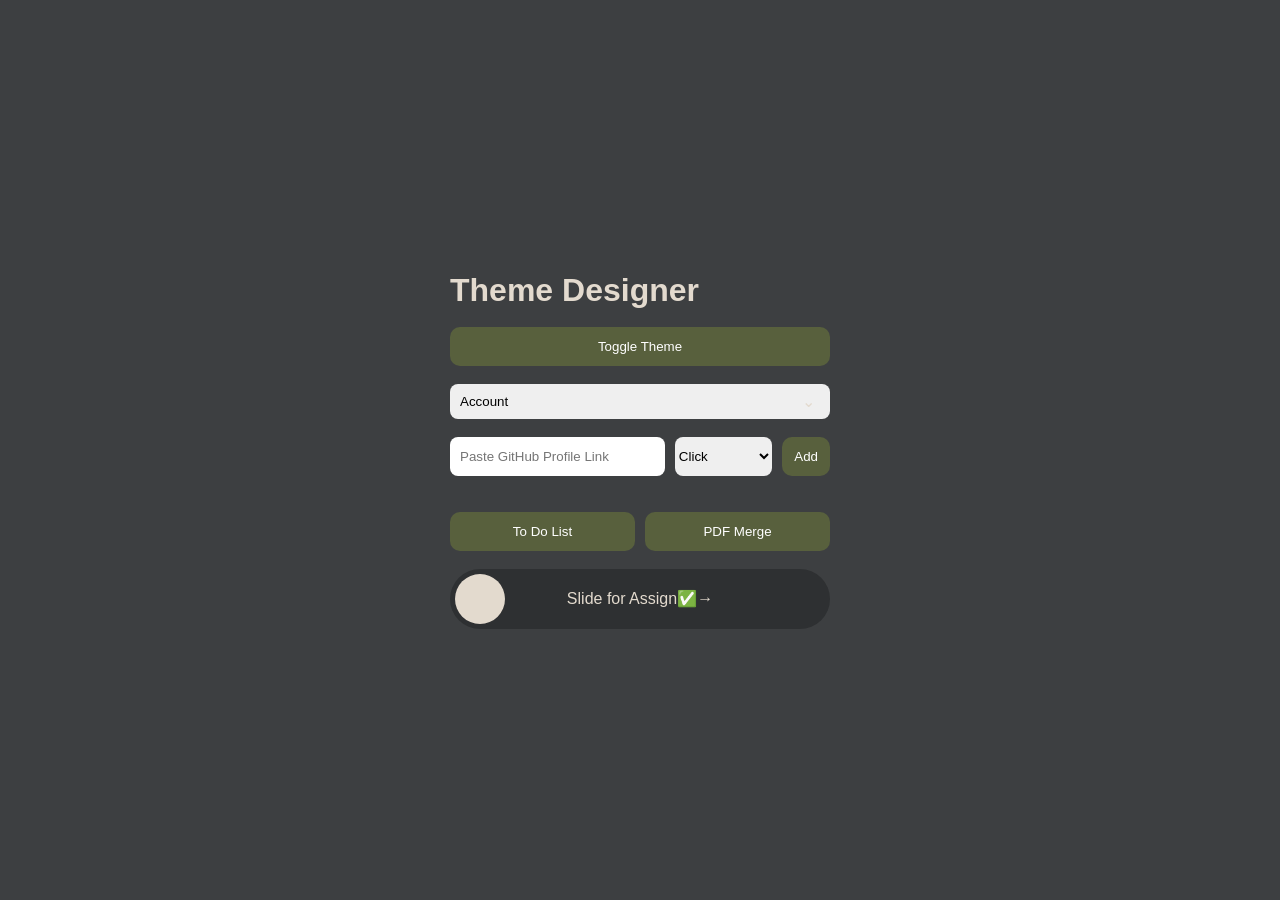
==== index.html @ 2d9979e8 "Add initial HTML structure for Theme Designer" ====
<!DOCTYPE html>
<html lang="en">
<head>
    <meta charset="UTF-8">
    <meta name="viewport" content="width=device-width, initial-scale=1.0">
    <title>Theme Designer</title>
    <link rel="stylesheet" href="darkmod.css">
</head>

<body class="dark">

    <div class="container">

        <h1>Theme Designer</h1>

        <button id="Mode">Toggle Theme</button>

        <!-- Dropdown -->
        <div class="dropdown">
            <select>
                <option>Account</option>
                <option>Settings</option>
                <option>Link Device</option>
                <option>Customer Support</option>
            </select>
        </div>

        <!-- Search -->
        <!-- <div class="input">
            <input id="search1" type="search" placeholder="Search for materials">
        </div> -->

        <!-- GitHub Input + Action -->
        <div class="github">
            <input id="githubLink" type="text" placeholder="Paste GitHub Profile Link">
            
            <select id="actionType">
                <option value="click">Click</option>
                <option value="dblclick">Double Click</option>
                <option value="hover">Hover</option>
            </select>

            <button id="addGit">Add</button>
        </div>

        <!-- Saved Links -->
        <div id="savedLinks"></div>

        <!-- Buttons -->
        <div class="actions">
            <button id="singleClick">To Do List</button>
            <button id="doubleClick">PDF Merge</button>
        </div>

        <!-- Slider -->
        <div id="hoverDiv">
            <span>Slide for Assign✅→</span>
            <div id="thumb"></div>
        </div>

    </div>

    <script src="darkmod.js"></script>
</body>
</html>
---- darkmod.css ----
/* ===== RESET ===== */
* {
    margin: 0;
    padding: 0;
    box-sizing: border-box;
}

/* ===== BODY ===== */
body {
    min-height: 100vh;
    display: flex;
    justify-content: center;
    align-items: center;
    font-family: sans-serif;
    transition: 0.4s;
}

/* ===== CONTAINER ===== */
.container {
    width: 100%;
    max-width: 420px;
    padding: 20px;
    display: flex;
    flex-direction: column;
    gap: 18px;
}

/* ===== THEMES ===== */
.dark {
    background-color: rgba(37, 39, 41, 0.885);
    color: rgb(227, 218, 206);
}

.light {
    background-color: rgb(227, 218, 206);
    color: rgba(37, 39, 41, 0.885);
}

/* ===== BUTTON ===== */
button {
    padding: 12px;
    border-radius: 10px;
    border: none;
    background-color: rgba(97, 107, 60, 0.757);
    color: white;
    cursor: pointer;
    transition: 0.2s;
}

button:hover {
    transform: translateY(-2px);
}

/* ===== DROPDOWN ===== */
.dropdown {
    position: relative;
}

.dropdown select {
    width: 100%;
    padding: 10px 40px 10px 10px;
    border-radius: 8px;
    border: none;
    appearance: none;
}

.dropdown::after {
    content: "⌄";
    position: absolute;
    right: 15px;
    top: 50%;
    transform: translateY(-50%);
}

/* ===== INPUT ===== */
.input input,
.github input {
    width: 100%;
    padding: 10px;
    border-radius: 8px;
    border: none;
}

/* ===== GITHUB SECTION ===== */
.github {
    display: flex;
    gap: 10px;
}

.github input {
    flex: 2;
}

.github select {
    flex: 1;
    border-radius: 8px;
    border: none;
}

/* ===== SAVED LINKS ===== */
#savedLinks {
    display: flex;
    flex-direction: column;
    gap: 10px;
}

/* ===== ACTION BUTTONS ===== */
.actions {
    display: flex;
    gap: 10px;
}

.actions button {
    flex: 1;
}

/* ===== SLIDER ===== */
#hoverDiv {
    height: 60px;
    background: rgba(37, 39, 41, 0.6);
    border-radius: 30px;
    position: relative;
    display: flex;
    align-items: center;
    justify-content: center;
}

#hoverDiv span {
    position: absolute;
}

#thumb {
    width: 50px;
    height: 50px;
    background: rgb(227, 218, 206);
    border-radius: 50%;
    position: absolute;
    left: 5px;
    top: 5px;
    cursor: pointer;
}
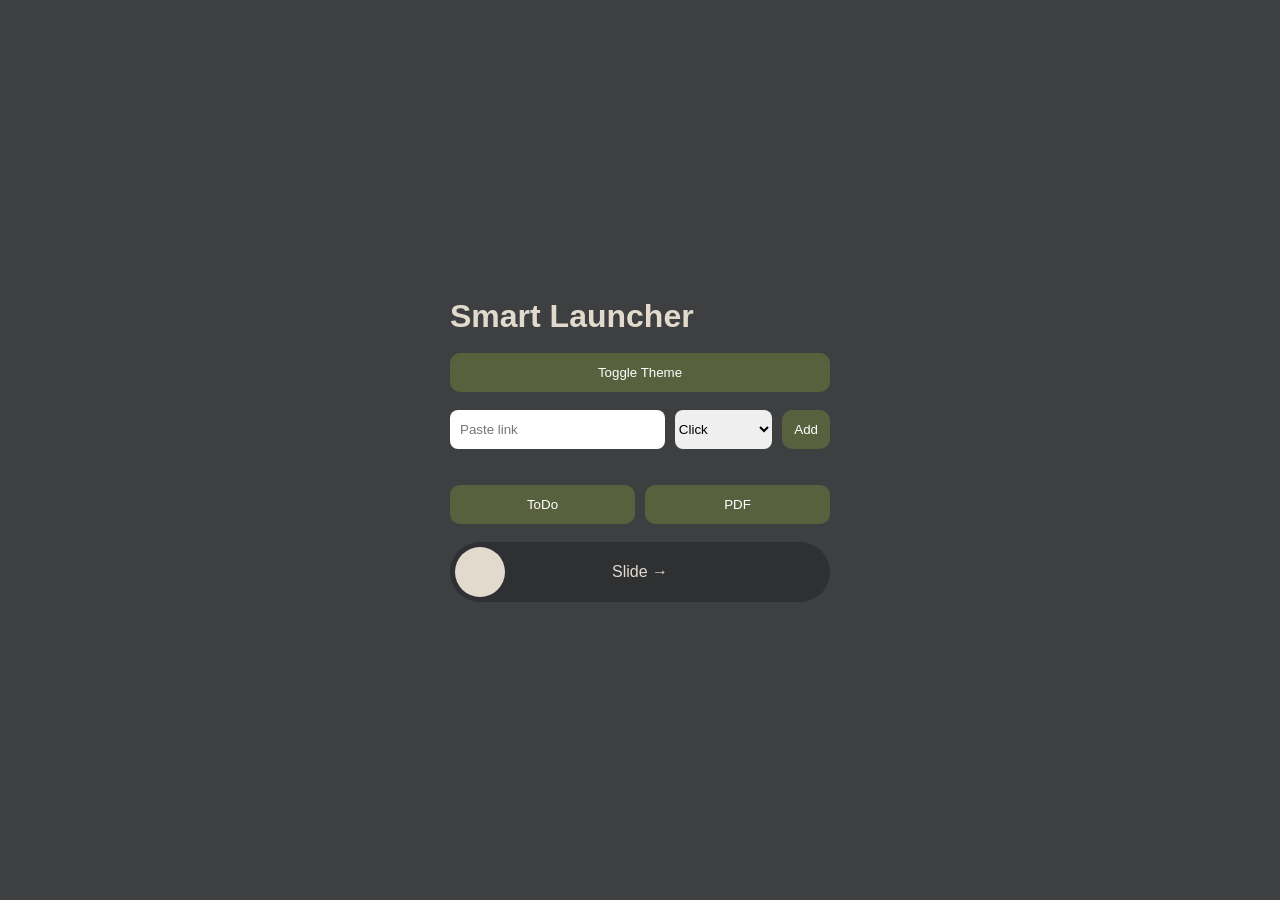
==== commit 0df90006: "Rename title and update content in index.html" ====
--- a/index.html
+++ b/index.html
@@ -3,63 +3,53 @@
 <head>
     <meta charset="UTF-8">
     <meta name="viewport" content="width=device-width, initial-scale=1.0">
-    <title>Theme Designer</title>
+    <title>Smart Launcher</title>
+
+    <!-- CSS -->
     <link rel="stylesheet" href="darkmod.css">
+
+    <!-- FAVICON -->
+    <link rel="icon" type="image/png" href="favicon.png">
 </head>
 
 <body class="dark">
 
-    <div class="container">
+<div class="container">
 
-        <h1>Theme Designer</h1>
+    <h1>Smart Launcher</h1>
 
-        <button id="Mode">Toggle Theme</button>
+    <button id="Mode">Toggle Theme</button>
 
-        <!-- Dropdown -->
-        <div class="dropdown">
-            <select>
-                <option>Account</option>
-                <option>Settings</option>
-                <option>Link Device</option>
-                <option>Customer Support</option>
-            </select>
-        </div>
+    <!-- INPUT -->
+    <div class="github">
+        <input id="githubLink" type="text" placeholder="Paste link">
 
-        <!-- Search -->
-        <!-- <div class="input">
-            <input id="search1" type="search" placeholder="Search for materials">
-        </div> -->
+        <select id="actionType">
+            <option value="click">Click</option>
+            <option value="dblclick">Double Click</option>
+            <option value="hover">Hover</option>
+        </select>
 
-        <!-- GitHub Input + Action -->
-        <div class="github">
-            <input id="githubLink" type="text" placeholder="Paste GitHub Profile Link">
-            
-            <select id="actionType">
-                <option value="click">Click</option>
-                <option value="dblclick">Double Click</option>
-                <option value="hover">Hover</option>
-            </select>
-
-            <button id="addGit">Add</button>
-        </div>
-
-        <!-- Saved Links -->
-        <div id="savedLinks"></div>
-
-        <!-- Buttons -->
-        <div class="actions">
-            <button id="singleClick">To Do List</button>
-            <button id="doubleClick">PDF Merge</button>
-        </div>
-
-        <!-- Slider -->
-        <div id="hoverDiv">
-            <span>Slide for Assign✅→</span>
-            <div id="thumb"></div>
-        </div>
-
+        <button id="addGit">Add</button>
     </div>
 
-    <script src="darkmod.js"></script>
+    <!-- SAVED -->
+    <div id="savedLinks"></div>
+
+    <!-- STATIC BUTTONS -->
+    <div class="actions">
+        <button id="singleClick">ToDo</button>
+        <button id="doubleClick">PDF</button>
+    </div>
+
+    <!-- SLIDER -->
+    <div id="hoverDiv">
+        <span>Slide →</span>
+        <div id="thumb"></div>
+    </div>
+
+</div>
+
+<script src="darkmod.js"></script>
 </body>
 </html>
